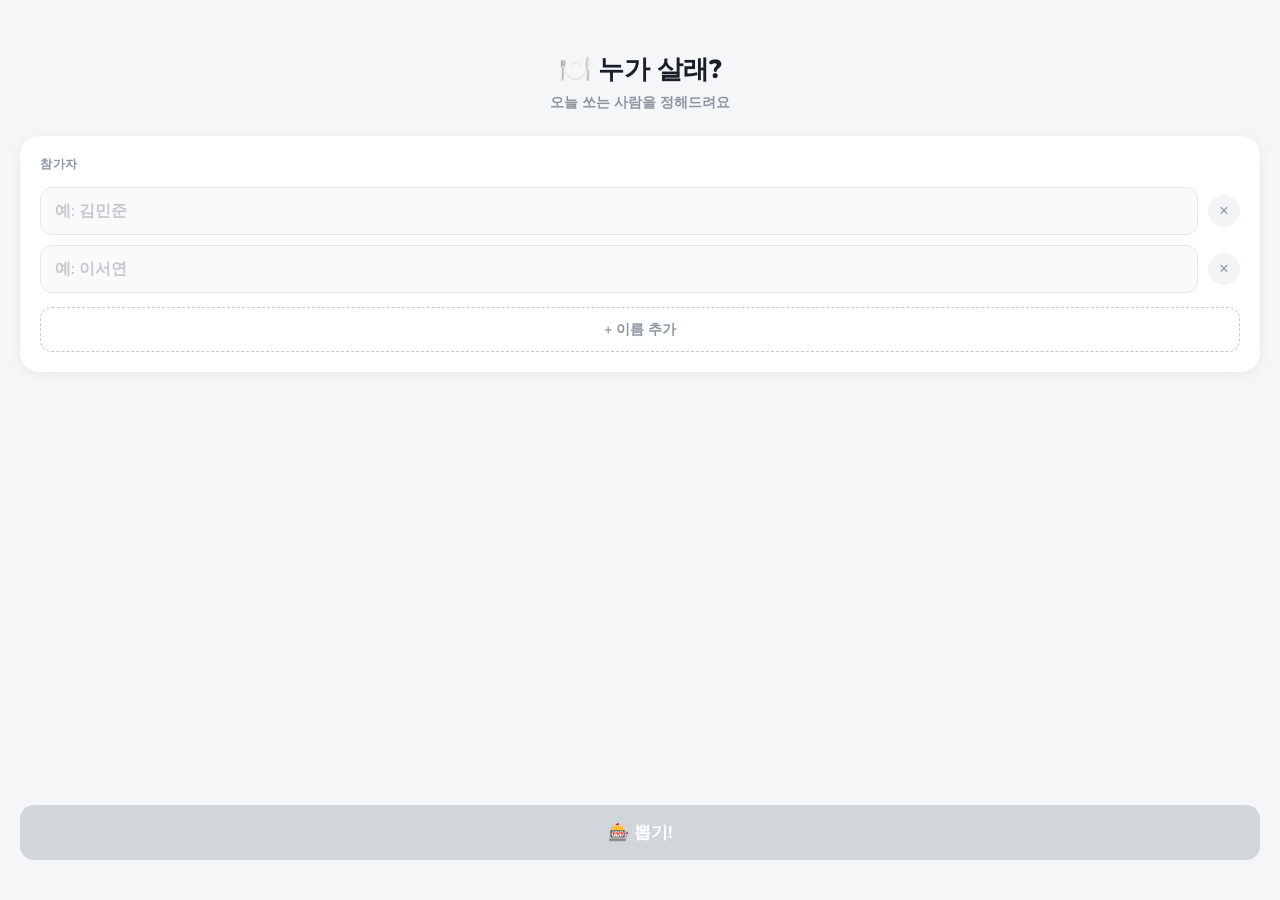
==== index.html @ bc77a4b2 "Initial commit: 누가 살래? v1 (뽑기 + N빵 + 토스 송금)" ====
<!DOCTYPE html>
<html lang="ko">
<head>
  <meta charset="UTF-8">
  <meta name="viewport" content="width=device-width, initial-scale=1.0, maximum-scale=1.0, user-scalable=no">
  <meta name="theme-color" content="#ffffff">
  <title>누가 살래? 🍽️</title>
  <link rel="preconnect" href="https://fonts.googleapis.com">
  <link href="https://fonts.googleapis.com/css2?family=Nunito:wght@400;600;700;800;900&display=swap" rel="stylesheet">
  <link rel="stylesheet" href="style.css">
</head>
<body>

  <!-- 참가자 입력 화면 -->
  <div id="inputScreen" class="screen active">
    <div class="top-bar">
      <h1 class="app-title">🍽️ 누가 살래?</h1>
      <p class="app-sub">오늘 쏘는 사람을 정해드려요</p>
    </div>

    <div class="card">
      <div class="section-label">참가자</div>
      <div id="nameList"></div>
      <button id="addBtn" class="add-btn">+ 이름 추가</button>
    </div>

    <button id="drawBtn" class="btn-primary big-btn" disabled>🎰 뽑기!</button>
  </div>

  <!-- 뽑기 애니메이션 화면 -->
  <div id="drawScreen" class="screen">
    <div class="draw-wrap">
      <div class="draw-label">두구두구두구...</div>
      <div id="slotName" class="slot-name"></div>
      <div class="draw-emoji">🎲</div>
    </div>
  </div>

  <!-- 결과 화면 -->
  <div id="resultScreen" class="screen">
    <div id="confettiWrap"></div>

    <div class="result-top">
      <div class="result-emoji">🎉</div>
      <div class="result-label">오늘은</div>
      <div id="resultName" class="result-name"></div>
      <div class="result-sub">님이 쏩니다!</div>
    </div>

    <div class="card split-card">
      <div class="section-label">N빵 계산기</div>
      <div class="split-row">
        <div class="split-field">
          <label>총 금액</label>
          <div class="input-wrap">
            <input type="number" id="totalAmount" placeholder="0" inputmode="numeric">
            <span class="unit">원</span>
          </div>
        </div>
        <div class="split-field">
          <label>인원 수</label>
          <div class="input-wrap">
            <input type="number" id="splitCount" placeholder="2" inputmode="numeric" min="1">
            <span class="unit">명</span>
          </div>
        </div>
      </div>
      <div id="splitResult" class="split-result hidden">
        <span id="splitAmount" class="split-amount"></span>
        <span class="split-desc">원씩 내면 돼요</span>
      </div>
      <button id="tossBtn" class="toss-btn hidden">
        <img src="https://static.toss.im/png-icons/securities/icn-sec-toss.png"
             onerror="this.style.display='none'" alt="" class="toss-icon">
        토스로 보내기
      </button>
    </div>

    <div class="bottom-btns">
      <button id="retryBtn" class="btn-secondary">다시 뽑기</button>
      <button id="reshuffleBtn" class="btn-primary">같은 멤버로 다시</button>
    </div>
  </div>

  <script src="app.js"></script>
</body>
</html>
---- style.css ----
* { box-sizing: border-box; margin: 0; padding: 0; -webkit-tap-highlight-color: transparent; }

body {
  font-family: 'Nunito', -apple-system, sans-serif;
  background: #f5f6f8;
  min-height: 100dvh;
  display: flex;
  flex-direction: column;
  overflow: hidden;
}

/* ── 화면 전환 ── */
.screen {
  display: none;
  flex-direction: column;
  min-height: 100dvh;
  padding: 0 20px 40px;
  animation: fadeUp 0.3s ease;
}
.screen.active { display: flex; }

@keyframes fadeUp {
  from { opacity: 0; transform: translateY(18px); }
  to   { opacity: 1; transform: translateY(0); }
}

/* ── 상단 타이틀 ── */
.top-bar {
  padding: 52px 0 24px;
  text-align: center;
}
.app-title {
  font-size: 26px;
  font-weight: 900;
  color: #191F28;
}
.app-sub {
  font-size: 14px;
  color: #8B95A1;
  margin-top: 6px;
  font-weight: 600;
}

/* ── 카드 ── */
.card {
  background: #fff;
  border-radius: 20px;
  padding: 20px;
  margin-bottom: 16px;
  box-shadow: 0 2px 12px rgba(0,0,0,0.06);
}
.section-label {
  font-size: 12px;
  font-weight: 800;
  color: #8B95A1;
  letter-spacing: 0.5px;
  margin-bottom: 14px;
  text-transform: uppercase;
}

/* ── 이름 목록 ── */
.name-row {
  display: flex;
  align-items: center;
  gap: 10px;
  margin-bottom: 10px;
}
.name-input {
  flex: 1;
  border: 1.5px solid #E5E8EB;
  border-radius: 12px;
  padding: 12px 14px;
  font-size: 16px;
  font-family: 'Nunito', sans-serif;
  font-weight: 700;
  color: #191F28;
  outline: none;
  transition: border-color 0.15s;
  background: #FAFAFA;
}
.name-input:focus { border-color: #3182f6; background: #fff; }
.name-input::placeholder { color: #C4C9CF; font-weight: 600; }

.del-btn {
  width: 32px; height: 32px;
  border: none;
  border-radius: 50%;
  background: #F2F4F6;
  color: #8B95A1;
  font-size: 16px;
  cursor: pointer;
  display: flex; align-items: center; justify-content: center;
  flex-shrink: 0;
  transition: background 0.15s;
}
.del-btn:hover { background: #FFE0E0; color: #e53935; }

.add-btn {
  width: 100%;
  padding: 12px;
  border: 1.5px dashed #C4C9CF;
  border-radius: 12px;
  background: none;
  color: #8B95A1;
  font-size: 14px;
  font-family: 'Nunito', sans-serif;
  font-weight: 700;
  cursor: pointer;
  margin-top: 4px;
  transition: all 0.15s;
}
.add-btn:hover { border-color: #3182f6; color: #3182f6; }

/* ── 버튼 ── */
.btn-primary {
  background: #3182f6;
  color: #fff;
  border: none;
  border-radius: 14px;
  padding: 16px;
  font-size: 17px;
  font-family: 'Nunito', sans-serif;
  font-weight: 800;
  cursor: pointer;
  transition: background 0.15s, transform 0.1s, opacity 0.15s;
  width: 100%;
}
.btn-primary:active { transform: scale(0.97); }
.btn-primary:disabled { background: #D1D6DB; cursor: not-allowed; opacity: 1; }

.btn-secondary {
  background: #F2F4F6;
  color: #4E5968;
  border: none;
  border-radius: 14px;
  padding: 16px;
  font-size: 15px;
  font-family: 'Nunito', sans-serif;
  font-weight: 800;
  cursor: pointer;
  transition: background 0.15s, transform 0.1s;
  width: 100%;
}
.btn-secondary:active { transform: scale(0.97); }

.big-btn { margin-top: auto; }

/* ── 뽑기 애니메이션 화면 ── */
#drawScreen {
  background: linear-gradient(160deg, #3182f6 0%, #1c5ecc 100%);
  justify-content: center;
  align-items: center;
  padding: 40px 24px;
}
.draw-wrap { text-align: center; }
.draw-label {
  font-size: 18px;
  font-weight: 700;
  color: rgba(255,255,255,0.8);
  margin-bottom: 32px;
  letter-spacing: 2px;
}
.slot-name {
  font-size: 52px;
  font-weight: 900;
  color: #fff;
  min-height: 72px;
  display: flex;
  align-items: center;
  justify-content: center;
  text-shadow: 0 4px 20px rgba(0,0,0,0.2);
  transition: transform 0.05s;
}
.draw-emoji {
  font-size: 42px;
  margin-top: 32px;
  animation: spin 0.4s linear infinite;
}
@keyframes spin {
  from { transform: rotate(0deg); }
  to   { transform: rotate(360deg); }
}

/* ── 결과 화면 ── */
#resultScreen {
  background: #f5f6f8;
  position: relative;
}
.result-top {
  text-align: center;
  padding: 52px 0 32px;
}
.result-emoji {
  font-size: 56px;
  margin-bottom: 16px;
  animation: bounce 0.6s ease;
}
@keyframes bounce {
  0%   { transform: scale(0); }
  60%  { transform: scale(1.2); }
  100% { transform: scale(1); }
}
.result-label {
  font-size: 16px;
  font-weight: 700;
  color: #8B95A1;
  margin-bottom: 6px;
}
.result-name {
  font-size: 42px;
  font-weight: 900;
  color: #191F28;
  margin-bottom: 6px;
}
.result-sub {
  font-size: 18px;
  font-weight: 700;
  color: #4E5968;
}

/* ── N빵 계산기 ── */
.split-card { margin-bottom: 16px; }
.split-row {
  display: flex;
  gap: 12px;
  margin-bottom: 0;
}
.split-field {
  flex: 1;
  display: flex;
  flex-direction: column;
  gap: 6px;
}
.split-field label {
  font-size: 12px;
  font-weight: 800;
  color: #8B95A1;
}
.input-wrap {
  display: flex;
  align-items: center;
  border: 1.5px solid #E5E8EB;
  border-radius: 12px;
  background: #FAFAFA;
  overflow: hidden;
  transition: border-color 0.15s;
}
.input-wrap:focus-within { border-color: #3182f6; background: #fff; }
.input-wrap input {
  flex: 1;
  border: none;
  background: none;
  padding: 12px 4px 12px 12px;
  font-size: 16px;
  font-family: 'Nunito', sans-serif;
  font-weight: 700;
  color: #191F28;
  outline: none;
  width: 0;
}
.input-wrap input::placeholder { color: #C4C9CF; }
.unit {
  padding: 0 10px;
  font-size: 13px;
  font-weight: 700;
  color: #8B95A1;
  white-space: nowrap;
}

.split-result {
  margin-top: 16px;
  background: #EBF3FF;
  border-radius: 12px;
  padding: 14px 16px;
  display: flex;
  align-items: baseline;
  gap: 4px;
}
.split-result.hidden { display: none; }
.split-amount {
  font-size: 24px;
  font-weight: 900;
  color: #3182f6;
}
.split-desc {
  font-size: 14px;
  font-weight: 700;
  color: #4E5968;
}

/* ── 토스 버튼 ── */
.toss-btn {
  display: flex;
  align-items: center;
  justify-content: center;
  gap: 8px;
  width: 100%;
  margin-top: 12px;
  padding: 14px;
  background: #191F28;
  color: #fff;
  border: none;
  border-radius: 12px;
  font-size: 15px;
  font-family: 'Nunito', sans-serif;
  font-weight: 800;
  cursor: pointer;
  transition: background 0.15s, transform 0.1s;
}
.toss-btn:active { transform: scale(0.97); }
.toss-btn.hidden { display: none; }
.toss-icon { width: 22px; height: 22px; border-radius: 6px; }

/* ── 하단 버튼 ── */
.bottom-btns {
  display: flex;
  flex-direction: column;
  gap: 10px;
  margin-top: auto;
}

/* ── 컨페티 ── */
#confettiWrap {
  position: fixed;
  inset: 0;
  pointer-events: none;
  z-index: 100;
  overflow: hidden;
}
.confetti-piece {
  position: absolute;
  width: 10px; height: 10px;
  border-radius: 2px;
  animation: confettiFall linear forwards;
}
@keyframes confettiFall {
  0%   { transform: translateY(-20px) rotate(0deg); opacity: 1; }
  100% { transform: translateY(110vh) rotate(720deg); opacity: 0; }
}
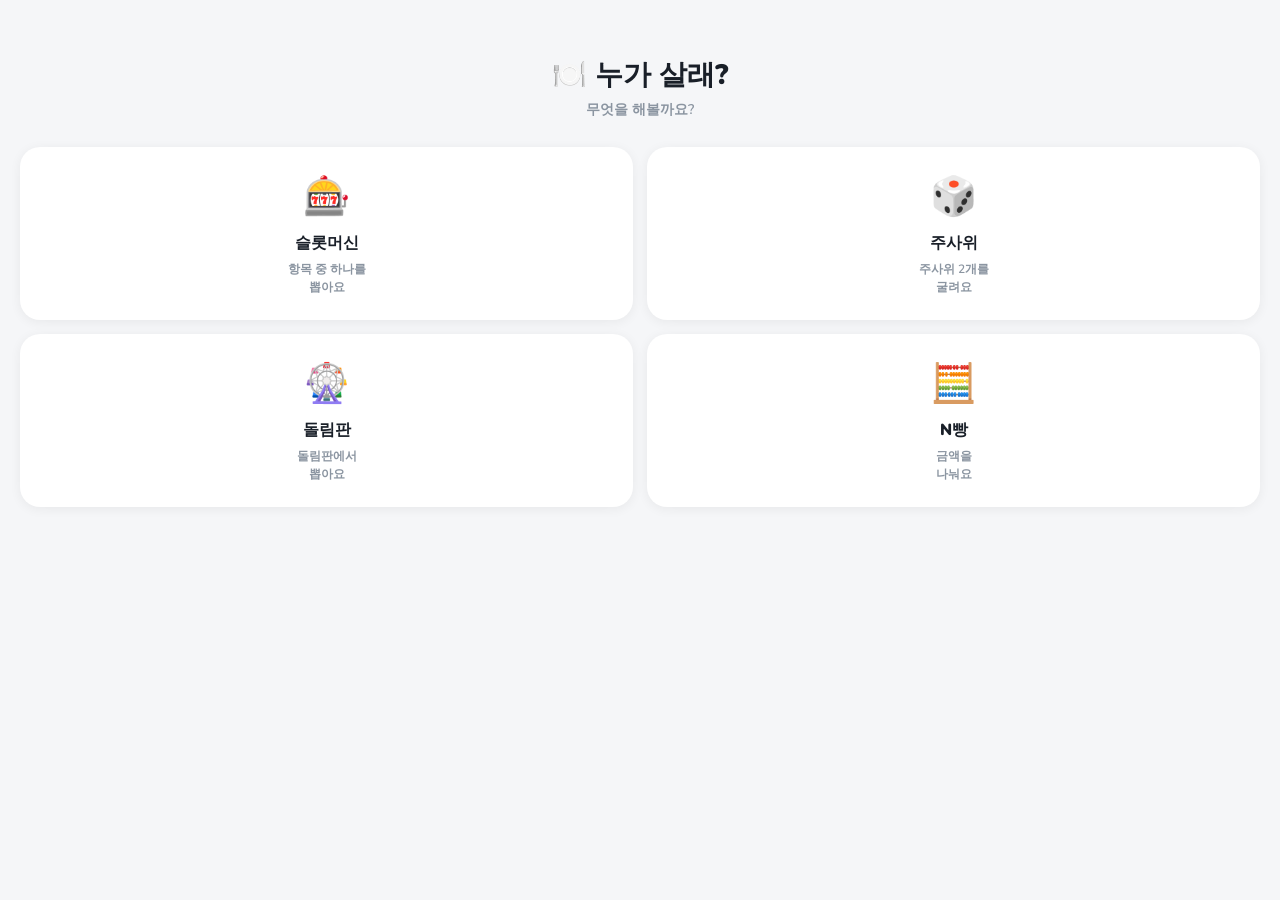
==== commit c5d8398d: "Redesign: home menu + slot/dice/wheel/N빵 4-feature app" ====
--- a/index.html
+++ b/index.html
@@ -11,76 +11,163 @@
 </head>
 <body>
 
-  <!-- 참가자 입력 화면 -->
-  <div id="inputScreen" class="screen active">
-    <div class="top-bar">
+  <!-- ── 홈 ── -->
+  <div id="homeScreen" class="screen active">
+    <div class="home-top">
       <h1 class="app-title">🍽️ 누가 살래?</h1>
-      <p class="app-sub">오늘 쏘는 사람을 정해드려요</p>
+      <p class="app-sub">무엇을 해볼까요?</p>
     </div>
-
-    <div class="card">
-      <div class="section-label">참가자</div>
-      <div id="nameList"></div>
-      <button id="addBtn" class="add-btn">+ 이름 추가</button>
-    </div>
-
-    <button id="drawBtn" class="btn-primary big-btn" disabled>🎰 뽑기!</button>
-  </div>
-
-  <!-- 뽑기 애니메이션 화면 -->
-  <div id="drawScreen" class="screen">
-    <div class="draw-wrap">
-      <div class="draw-label">두구두구두구...</div>
-      <div id="slotName" class="slot-name"></div>
-      <div class="draw-emoji">🎲</div>
+    <div class="menu-grid">
+      <div class="menu-card" data-goto="slot">
+        <div class="menu-icon">🎰</div>
+        <div class="menu-name">슬롯머신</div>
+        <div class="menu-desc">항목 중 하나를<br>뽑아요</div>
+      </div>
+      <div class="menu-card" data-goto="dice">
+        <div class="menu-icon">🎲</div>
+        <div class="menu-name">주사위</div>
+        <div class="menu-desc">주사위 2개를<br>굴려요</div>
+      </div>
+      <div class="menu-card" data-goto="wheel">
+        <div class="menu-icon">🎡</div>
+        <div class="menu-name">돌림판</div>
+        <div class="menu-desc">돌림판에서<br>뽑아요</div>
+      </div>
+      <div class="menu-card" data-goto="split">
+        <div class="menu-icon">🧮</div>
+        <div class="menu-name">N빵</div>
+        <div class="menu-desc">금액을<br>나눠요</div>
+      </div>
     </div>
   </div>
 
-  <!-- 결과 화면 -->
-  <div id="resultScreen" class="screen">
-    <div id="confettiWrap"></div>
-
-    <div class="result-top">
-      <div class="result-emoji">🎉</div>
-      <div class="result-label">오늘은</div>
-      <div id="resultName" class="result-name"></div>
-      <div class="result-sub">님이 쏩니다!</div>
+  <!-- ── 슬롯머신 ── -->
+  <div id="slotScreen" class="screen">
+    <div class="screen-header">
+      <button class="back-btn" data-home>←</button>
+      <h2>🎰 슬롯머신</h2>
+      <div style="width:40px"></div>
     </div>
 
+    <!-- 입력 단계 -->
+    <div id="slotInputStage">
+      <div class="card">
+        <div class="section-label">항목 입력</div>
+        <div id="slotItemList"></div>
+        <button id="slotAddBtn" class="add-btn">+ 항목 추가</button>
+      </div>
+      <button id="slotStartBtn" class="btn-primary big-btn" disabled>🎰 뽑기 시작!</button>
+    </div>
+
+    <!-- 결과 단계 -->
+    <div id="slotResultStage" class="hidden">
+      <div class="slot-display">
+        <div class="slot-track-wrap">
+          <div id="slotTrack" class="slot-track"></div>
+        </div>
+        <div class="slot-cover left"></div>
+        <div class="slot-cover right"></div>
+      </div>
+      <div id="slotWinnerBox" class="winner-box hidden">
+        <div class="winner-label">당첨!</div>
+        <div id="slotWinnerText" class="winner-text"></div>
+      </div>
+      <div class="bottom-btns">
+        <button id="slotRetryBtn" class="btn-secondary">↺ 다시 뽑기</button>
+        <button class="btn-primary" data-home>🏠 홈</button>
+      </div>
+    </div>
+  </div>
+
+  <!-- ── 주사위 ── -->
+  <div id="diceScreen" class="screen">
+    <div class="screen-header">
+      <button class="back-btn" data-home>←</button>
+      <h2>🎲 주사위</h2>
+      <div style="width:40px"></div>
+    </div>
+    <div class="dice-wrap">
+      <div class="dice-row">
+        <div class="die" id="die1"><div class="die-inner" id="dieInner1"></div></div>
+        <div class="die" id="die2"><div class="die-inner" id="dieInner2"></div></div>
+      </div>
+      <div id="diceSum" class="dice-sum"></div>
+    </div>
+    <div class="bottom-btns">
+      <button id="diceRollBtn" class="btn-primary big-btn">🎲 굴리기!</button>
+    </div>
+  </div>
+
+  <!-- ── 돌림판 ── -->
+  <div id="wheelScreen" class="screen">
+    <div class="screen-header">
+      <button class="back-btn" data-home>←</button>
+      <h2>🎡 돌림판</h2>
+      <div style="width:40px"></div>
+    </div>
+
+    <!-- 입력 단계 -->
+    <div id="wheelInputStage">
+      <div class="card">
+        <div class="section-label">항목 입력</div>
+        <div id="wheelItemList"></div>
+        <button id="wheelAddBtn" class="add-btn">+ 항목 추가</button>
+      </div>
+      <button id="wheelGoBtn" class="btn-primary big-btn" disabled>🎡 돌림판으로!</button>
+    </div>
+
+    <!-- 돌림판 단계 -->
+    <div id="wheelSpinStage" class="hidden">
+      <div class="wheel-wrap">
+        <div class="wheel-pointer">▼</div>
+        <canvas id="wheelCanvas"></canvas>
+      </div>
+      <div id="wheelWinnerBox" class="winner-box hidden">
+        <div class="winner-label">당첨!</div>
+        <div id="wheelWinnerText" class="winner-text"></div>
+      </div>
+      <div class="bottom-btns">
+        <button id="wheelEditBtn" class="btn-secondary">✏️ 항목 수정</button>
+        <button id="wheelSpinBtn" class="btn-primary">돌리기!</button>
+      </div>
+    </div>
+  </div>
+
+  <!-- ── N빵 ── -->
+  <div id="splitScreen" class="screen">
+    <div class="screen-header">
+      <button class="back-btn" data-home>←</button>
+      <h2>🧮 N빵 계산기</h2>
+      <div style="width:40px"></div>
+    </div>
     <div class="card split-card">
-      <div class="section-label">N빵 계산기</div>
-      <div class="split-row">
-        <div class="split-field">
-          <label>총 금액</label>
-          <div class="input-wrap">
-            <input type="number" id="totalAmount" placeholder="0" inputmode="numeric">
-            <span class="unit">원</span>
-          </div>
+      <div class="split-field">
+        <label>총 금액</label>
+        <div class="input-wrap">
+          <input type="number" id="totalAmount" placeholder="0" inputmode="numeric">
+          <span class="unit">원</span>
         </div>
-        <div class="split-field">
-          <label>인원 수</label>
-          <div class="input-wrap">
-            <input type="number" id="splitCount" placeholder="2" inputmode="numeric" min="1">
-            <span class="unit">명</span>
-          </div>
+      </div>
+      <div class="split-field" style="margin-top:12px">
+        <label>인원 수</label>
+        <div class="input-wrap">
+          <input type="number" id="splitCount" placeholder="2" inputmode="numeric" min="1">
+          <span class="unit">명</span>
         </div>
       </div>
       <div id="splitResult" class="split-result hidden">
-        <span id="splitAmount" class="split-amount"></span>
-        <span class="split-desc">원씩 내면 돼요</span>
+        <div class="split-amount-row">
+          <span class="split-label">1인당</span>
+          <span id="splitAmount" class="split-amount"></span>
+          <span class="split-unit">원</span>
+        </div>
       </div>
-      <button id="tossBtn" class="toss-btn hidden">
-        <img src="https://static.toss.im/png-icons/securities/icn-sec-toss.png"
-             onerror="this.style.display='none'" alt="" class="toss-icon">
-        토스로 보내기
-      </button>
     </div>
+    <button id="tossBtn" class="toss-btn hidden">💙 토스로 보내기</button>
+  </div>
 
-    <div class="bottom-btns">
-      <button id="retryBtn" class="btn-secondary">다시 뽑기</button>
-      <button id="reshuffleBtn" class="btn-primary">같은 멤버로 다시</button>
-    </div>
-  </div>
+  <!-- 컨페티 -->
+  <div id="confettiWrap"></div>
 
   <script src="app.js"></script>
 </body>
--- a/style.css
+++ b/style.css
@@ -4,333 +4,327 @@
   font-family: 'Nunito', -apple-system, sans-serif;
   background: #f5f6f8;
   min-height: 100dvh;
-  display: flex;
-  flex-direction: column;
   overflow: hidden;
 }
 
-/* ── 화면 전환 ── */
+/* ────────────────────────────────
+   화면 전환
+──────────────────────────────── */
 .screen {
   display: none;
   flex-direction: column;
-  min-height: 100dvh;
-  padding: 0 20px 40px;
-  animation: fadeUp 0.3s ease;
+  height: 100dvh;
+  padding: 0 20px 32px;
+  overflow-y: auto;
+  animation: fadeUp 0.25s ease;
 }
 .screen.active { display: flex; }
 
 @keyframes fadeUp {
-  from { opacity: 0; transform: translateY(18px); }
+  from { opacity: 0; transform: translateY(14px); }
   to   { opacity: 1; transform: translateY(0); }
 }
-
-/* ── 상단 타이틀 ── */
-.top-bar {
-  padding: 52px 0 24px;
+.hidden { display: none !important; }
+
+/* ────────────────────────────────
+   홈 화면
+──────────────────────────────── */
+.home-top {
+  padding: 56px 0 28px;
   text-align: center;
 }
-.app-title {
-  font-size: 26px;
-  font-weight: 900;
-  color: #191F28;
-}
-.app-sub {
-  font-size: 14px;
-  color: #8B95A1;
-  margin-top: 6px;
-  font-weight: 600;
-}
-
-/* ── 카드 ── */
+.app-title { font-size: 28px; font-weight: 900; color: #191F28; }
+.app-sub   { font-size: 14px; font-weight: 600; color: #8B95A1; margin-top: 6px; }
+
+.menu-grid {
+  display: grid;
+  grid-template-columns: 1fr 1fr;
+  gap: 14px;
+}
+.menu-card {
+  background: #fff;
+  border-radius: 20px;
+  padding: 24px 16px;
+  text-align: center;
+  cursor: pointer;
+  box-shadow: 0 2px 12px rgba(0,0,0,0.06);
+  transition: transform 0.15s, box-shadow 0.15s;
+  user-select: none;
+}
+.menu-card:active { transform: scale(0.95); box-shadow: 0 1px 6px rgba(0,0,0,0.08); }
+.menu-icon  { font-size: 38px; margin-bottom: 10px; }
+.menu-name  { font-size: 16px; font-weight: 900; color: #191F28; margin-bottom: 6px; }
+.menu-desc  { font-size: 12px; font-weight: 600; color: #8B95A1; line-height: 1.5; }
+
+/* ────────────────────────────────
+   서브 화면 공통 헤더
+──────────────────────────────── */
+.screen-header {
+  display: flex;
+  align-items: center;
+  justify-content: space-between;
+  padding: 52px 0 20px;
+}
+.screen-header h2 { font-size: 20px; font-weight: 900; color: #191F28; }
+.back-btn {
+  width: 40px; height: 40px;
+  border: none; border-radius: 50%;
+  background: #F2F4F6;
+  font-size: 18px; font-weight: 700; color: #4E5968;
+  cursor: pointer;
+  display: flex; align-items: center; justify-content: center;
+  transition: background 0.15s;
+}
+.back-btn:active { background: #E5E8EB; }
+
+/* ────────────────────────────────
+   카드
+──────────────────────────────── */
 .card {
   background: #fff;
   border-radius: 20px;
   padding: 20px;
-  margin-bottom: 16px;
+  margin-bottom: 14px;
   box-shadow: 0 2px 12px rgba(0,0,0,0.06);
 }
 .section-label {
-  font-size: 12px;
-  font-weight: 800;
-  color: #8B95A1;
-  letter-spacing: 0.5px;
-  margin-bottom: 14px;
-  text-transform: uppercase;
-}
-
-/* ── 이름 목록 ── */
-.name-row {
-  display: flex;
-  align-items: center;
-  gap: 10px;
+  font-size: 11px; font-weight: 800; color: #8B95A1;
+  letter-spacing: 0.6px; text-transform: uppercase;
+  margin-bottom: 12px;
+}
+
+/* ────────────────────────────────
+   항목 입력 (슬롯 & 돌림판)
+──────────────────────────────── */
+.item-row {
+  display: flex; align-items: center; gap: 10px;
   margin-bottom: 10px;
 }
-.name-input {
+.item-input {
   flex: 1;
   border: 1.5px solid #E5E8EB;
   border-radius: 12px;
   padding: 12px 14px;
-  font-size: 16px;
-  font-family: 'Nunito', sans-serif;
-  font-weight: 700;
-  color: #191F28;
-  outline: none;
+  font-size: 16px; font-family: 'Nunito', sans-serif; font-weight: 700;
+  color: #191F28; background: #FAFAFA; outline: none;
   transition: border-color 0.15s;
-  background: #FAFAFA;
-}
-.name-input:focus { border-color: #3182f6; background: #fff; }
-.name-input::placeholder { color: #C4C9CF; font-weight: 600; }
-
+}
+.item-input:focus { border-color: #3182f6; background: #fff; }
+.item-input::placeholder { color: #C4C9CF; font-weight: 600; }
 .del-btn {
-  width: 32px; height: 32px;
-  border: none;
-  border-radius: 50%;
-  background: #F2F4F6;
-  color: #8B95A1;
-  font-size: 16px;
-  cursor: pointer;
+  width: 32px; height: 32px; border: none; border-radius: 50%;
+  background: #F2F4F6; color: #8B95A1; font-size: 16px;
+  cursor: pointer; display: flex; align-items: center; justify-content: center;
+  flex-shrink: 0; transition: background 0.15s;
+}
+.del-btn:active { background: #FFE0E0; color: #e53935; }
+.add-btn {
+  width: 100%; padding: 12px;
+  border: 1.5px dashed #C4C9CF; border-radius: 12px;
+  background: none; color: #8B95A1;
+  font-size: 14px; font-family: 'Nunito', sans-serif; font-weight: 700;
+  cursor: pointer; margin-top: 2px; transition: all 0.15s;
+}
+.add-btn:active { border-color: #3182f6; color: #3182f6; }
+
+/* ────────────────────────────────
+   버튼
+──────────────────────────────── */
+.btn-primary {
+  background: #3182f6; color: #fff;
+  border: none; border-radius: 14px;
+  padding: 16px; width: 100%;
+  font-size: 16px; font-family: 'Nunito', sans-serif; font-weight: 800;
+  cursor: pointer; transition: background 0.15s, transform 0.1s;
+}
+.btn-primary:active { transform: scale(0.97); }
+.btn-primary:disabled { background: #D1D6DB; cursor: not-allowed; }
+.btn-secondary {
+  background: #F2F4F6; color: #4E5968;
+  border: none; border-radius: 14px;
+  padding: 16px; width: 100%;
+  font-size: 15px; font-family: 'Nunito', sans-serif; font-weight: 800;
+  cursor: pointer; transition: background 0.15s, transform 0.1s;
+}
+.btn-secondary:active { transform: scale(0.97); }
+.big-btn { margin-top: auto; }
+.bottom-btns { display: flex; flex-direction: column; gap: 10px; margin-top: auto; }
+
+/* ────────────────────────────────
+   당첨 박스 (공통)
+──────────────────────────────── */
+.winner-box {
+  background: #fff;
+  border-radius: 20px;
+  padding: 20px;
+  text-align: center;
+  margin: 16px 0;
+  box-shadow: 0 2px 12px rgba(0,0,0,0.06);
+  animation: fadeUp 0.3s ease;
+}
+.winner-label { font-size: 13px; font-weight: 800; color: #3182f6; margin-bottom: 6px; }
+.winner-text  { font-size: 32px; font-weight: 900; color: #191F28; }
+
+/* ────────────────────────────────
+   슬롯머신
+──────────────────────────────── */
+.slot-display {
+  position: relative;
+  background: #191F28;
+  border-radius: 20px;
+  height: 130px;
+  overflow: hidden;
+  margin-bottom: 16px;
+}
+.slot-track-wrap {
+  position: absolute; inset: 0;
   display: flex; align-items: center; justify-content: center;
+  overflow: hidden;
+}
+.slot-track {
+  display: flex;
+  align-items: center;
+  gap: 0;
+  transition: none;
+  will-change: transform;
+}
+.slot-item {
   flex-shrink: 0;
-  transition: background 0.15s;
-}
-.del-btn:hover { background: #FFE0E0; color: #e53935; }
-
-.add-btn {
-  width: 100%;
-  padding: 12px;
-  border: 1.5px dashed #C4C9CF;
-  border-radius: 12px;
-  background: none;
-  color: #8B95A1;
-  font-size: 14px;
-  font-family: 'Nunito', sans-serif;
-  font-weight: 700;
-  cursor: pointer;
-  margin-top: 4px;
-  transition: all 0.15s;
-}
-.add-btn:hover { border-color: #3182f6; color: #3182f6; }
-
-/* ── 버튼 ── */
-.btn-primary {
-  background: #3182f6;
-  color: #fff;
-  border: none;
-  border-radius: 14px;
-  padding: 16px;
-  font-size: 17px;
-  font-family: 'Nunito', sans-serif;
-  font-weight: 800;
-  cursor: pointer;
-  transition: background 0.15s, transform 0.1s, opacity 0.15s;
-  width: 100%;
-}
-.btn-primary:active { transform: scale(0.97); }
-.btn-primary:disabled { background: #D1D6DB; cursor: not-allowed; opacity: 1; }
-
-.btn-secondary {
-  background: #F2F4F6;
-  color: #4E5968;
-  border: none;
-  border-radius: 14px;
-  padding: 16px;
-  font-size: 15px;
-  font-family: 'Nunito', sans-serif;
-  font-weight: 800;
-  cursor: pointer;
-  transition: background 0.15s, transform 0.1s;
-  width: 100%;
-}
-.btn-secondary:active { transform: scale(0.97); }
-
-.big-btn { margin-top: auto; }
-
-/* ── 뽑기 애니메이션 화면 ── */
-#drawScreen {
-  background: linear-gradient(160deg, #3182f6 0%, #1c5ecc 100%);
-  justify-content: center;
-  align-items: center;
-  padding: 40px 24px;
-}
-.draw-wrap { text-align: center; }
-.draw-label {
-  font-size: 18px;
-  font-weight: 700;
-  color: rgba(255,255,255,0.8);
-  margin-bottom: 32px;
-  letter-spacing: 2px;
-}
-.slot-name {
-  font-size: 52px;
+  width: 200px;
+  text-align: center;
+  font-size: 28px;
   font-weight: 900;
   color: #fff;
-  min-height: 72px;
-  display: flex;
-  align-items: center;
-  justify-content: center;
-  text-shadow: 0 4px 20px rgba(0,0,0,0.2);
-  transition: transform 0.05s;
-}
-.draw-emoji {
-  font-size: 42px;
-  margin-top: 32px;
-  animation: spin 0.4s linear infinite;
-}
-@keyframes spin {
-  from { transform: rotate(0deg); }
-  to   { transform: rotate(360deg); }
-}
-
-/* ── 결과 화면 ── */
-#resultScreen {
-  background: #f5f6f8;
+  padding: 0 10px;
+  white-space: nowrap;
+  overflow: hidden;
+  text-overflow: ellipsis;
+}
+.slot-cover {
+  position: absolute; top: 0; bottom: 0; width: 60px;
+  background: linear-gradient(to right, #191F28, transparent);
+  z-index: 2;
+}
+.slot-cover.left  { left: 0; }
+.slot-cover.right { right: 0; transform: scaleX(-1); }
+
+/* ────────────────────────────────
+   주사위
+──────────────────────────────── */
+.dice-wrap {
+  flex: 1;
+  display: flex; flex-direction: column;
+  align-items: center; justify-content: center;
+  gap: 24px;
+}
+.dice-row { display: flex; gap: 28px; }
+.die {
+  width: 100px; height: 100px;
+  border-radius: 18px;
+  background: #fff;
+  box-shadow: 0 6px 24px rgba(0,0,0,0.15), inset 0 1px 0 rgba(255,255,255,0.8);
+  display: flex; align-items: center; justify-content: center;
+  perspective: 300px;
+}
+.die-inner {
+  width: 80px; height: 80px;
+  display: grid;
+  grid-template-columns: repeat(3, 1fr);
+  grid-template-rows: repeat(3, 1fr);
+  padding: 6px;
+  gap: 2px;
+}
+.dot {
+  width: 16px; height: 16px;
+  background: #191F28;
+  border-radius: 50%;
+  justify-self: center; align-self: center;
+}
+.die.rolling { animation: diceRoll 0.12s ease infinite alternate; }
+@keyframes diceRoll {
+  from { transform: rotate(-8deg) scale(0.95); box-shadow: 0 3px 12px rgba(0,0,0,0.12); }
+  to   { transform: rotate(8deg) scale(1.05); box-shadow: 0 10px 32px rgba(0,0,0,0.2); }
+}
+.dice-sum {
+  font-size: 22px; font-weight: 900; color: #4E5968;
+  min-height: 32px;
+}
+
+/* ────────────────────────────────
+   돌림판
+──────────────────────────────── */
+.wheel-wrap {
   position: relative;
-}
-.result-top {
-  text-align: center;
-  padding: 52px 0 32px;
-}
-.result-emoji {
-  font-size: 56px;
-  margin-bottom: 16px;
-  animation: bounce 0.6s ease;
-}
-@keyframes bounce {
-  0%   { transform: scale(0); }
-  60%  { transform: scale(1.2); }
-  100% { transform: scale(1); }
-}
-.result-label {
-  font-size: 16px;
-  font-weight: 700;
-  color: #8B95A1;
-  margin-bottom: 6px;
-}
-.result-name {
-  font-size: 42px;
-  font-weight: 900;
+  display: flex; flex-direction: column; align-items: center;
+  margin: 8px 0 16px;
+}
+.wheel-pointer {
+  font-size: 28px;
   color: #191F28;
-  margin-bottom: 6px;
-}
-.result-sub {
-  font-size: 18px;
-  font-weight: 700;
-  color: #4E5968;
-}
-
-/* ── N빵 계산기 ── */
-.split-card { margin-bottom: 16px; }
-.split-row {
-  display: flex;
-  gap: 12px;
-  margin-bottom: 0;
-}
-.split-field {
-  flex: 1;
-  display: flex;
-  flex-direction: column;
-  gap: 6px;
-}
-.split-field label {
-  font-size: 12px;
-  font-weight: 800;
-  color: #8B95A1;
-}
+  margin-bottom: -8px;
+  z-index: 2;
+  filter: drop-shadow(0 2px 4px rgba(0,0,0,0.2));
+}
+#wheelCanvas {
+  border-radius: 50%;
+  box-shadow: 0 8px 32px rgba(0,0,0,0.15);
+}
+
+/* ────────────────────────────────
+   N빵
+──────────────────────────────── */
+.split-card { flex: 0 0 auto; }
+.split-field { display: flex; flex-direction: column; gap: 8px; }
+.split-field label { font-size: 12px; font-weight: 800; color: #8B95A1; }
 .input-wrap {
-  display: flex;
-  align-items: center;
-  border: 1.5px solid #E5E8EB;
-  border-radius: 12px;
-  background: #FAFAFA;
-  overflow: hidden;
+  display: flex; align-items: center;
+  border: 1.5px solid #E5E8EB; border-radius: 12px;
+  background: #FAFAFA; overflow: hidden;
   transition: border-color 0.15s;
 }
 .input-wrap:focus-within { border-color: #3182f6; background: #fff; }
 .input-wrap input {
-  flex: 1;
-  border: none;
-  background: none;
-  padding: 12px 4px 12px 12px;
-  font-size: 16px;
-  font-family: 'Nunito', sans-serif;
-  font-weight: 700;
-  color: #191F28;
-  outline: none;
-  width: 0;
-}
-.input-wrap input::placeholder { color: #C4C9CF; }
-.unit {
-  padding: 0 10px;
-  font-size: 13px;
-  font-weight: 700;
-  color: #8B95A1;
-  white-space: nowrap;
-}
+  flex: 1; border: none; background: none;
+  padding: 14px 4px 14px 14px;
+  font-size: 18px; font-family: 'Nunito', sans-serif; font-weight: 800;
+  color: #191F28; outline: none; width: 0;
+}
+.input-wrap input::placeholder { color: #C4C9CF; font-weight: 600; font-size: 16px; }
+.unit { padding: 0 14px; font-size: 14px; font-weight: 700; color: #8B95A1; white-space: nowrap; }
 
 .split-result {
-  margin-top: 16px;
-  background: #EBF3FF;
-  border-radius: 12px;
-  padding: 14px 16px;
-  display: flex;
-  align-items: baseline;
-  gap: 4px;
-}
-.split-result.hidden { display: none; }
-.split-amount {
-  font-size: 24px;
-  font-weight: 900;
-  color: #3182f6;
-}
-.split-desc {
-  font-size: 14px;
-  font-weight: 700;
-  color: #4E5968;
-}
-
-/* ── 토스 버튼 ── */
+  margin-top: 20px;
+  background: linear-gradient(135deg, #3182f6, #1c5ecc);
+  border-radius: 16px;
+  padding: 20px;
+}
+.split-amount-row {
+  display: flex; align-items: baseline; gap: 6px;
+  justify-content: center;
+}
+.split-label { font-size: 14px; font-weight: 700; color: rgba(255,255,255,0.8); }
+.split-amount { font-size: 36px; font-weight: 900; color: #fff; }
+.split-unit { font-size: 16px; font-weight: 700; color: rgba(255,255,255,0.8); }
+
 .toss-btn {
-  display: flex;
-  align-items: center;
-  justify-content: center;
-  gap: 8px;
-  width: 100%;
-  margin-top: 12px;
-  padding: 14px;
-  background: #191F28;
-  color: #fff;
-  border: none;
-  border-radius: 12px;
-  font-size: 15px;
-  font-family: 'Nunito', sans-serif;
-  font-weight: 800;
-  cursor: pointer;
-  transition: background 0.15s, transform 0.1s;
+  display: flex; align-items: center; justify-content: center;
+  gap: 8px; width: 100%; margin-top: 14px;
+  padding: 16px; background: #191F28; color: #fff;
+  border: none; border-radius: 14px;
+  font-size: 15px; font-family: 'Nunito', sans-serif; font-weight: 800;
+  cursor: pointer; transition: transform 0.1s;
 }
 .toss-btn:active { transform: scale(0.97); }
-.toss-btn.hidden { display: none; }
-.toss-icon { width: 22px; height: 22px; border-radius: 6px; }
-
-/* ── 하단 버튼 ── */
-.bottom-btns {
-  display: flex;
-  flex-direction: column;
-  gap: 10px;
-  margin-top: auto;
-}
-
-/* ── 컨페티 ── */
+
+/* ────────────────────────────────
+   컨페티
+──────────────────────────────── */
 #confettiWrap {
-  position: fixed;
-  inset: 0;
-  pointer-events: none;
-  z-index: 100;
-  overflow: hidden;
+  position: fixed; inset: 0;
+  pointer-events: none; z-index: 999; overflow: hidden;
 }
 .confetti-piece {
-  position: absolute;
-  width: 10px; height: 10px;
-  border-radius: 2px;
+  position: absolute; border-radius: 2px;
   animation: confettiFall linear forwards;
 }
 @keyframes confettiFall {
